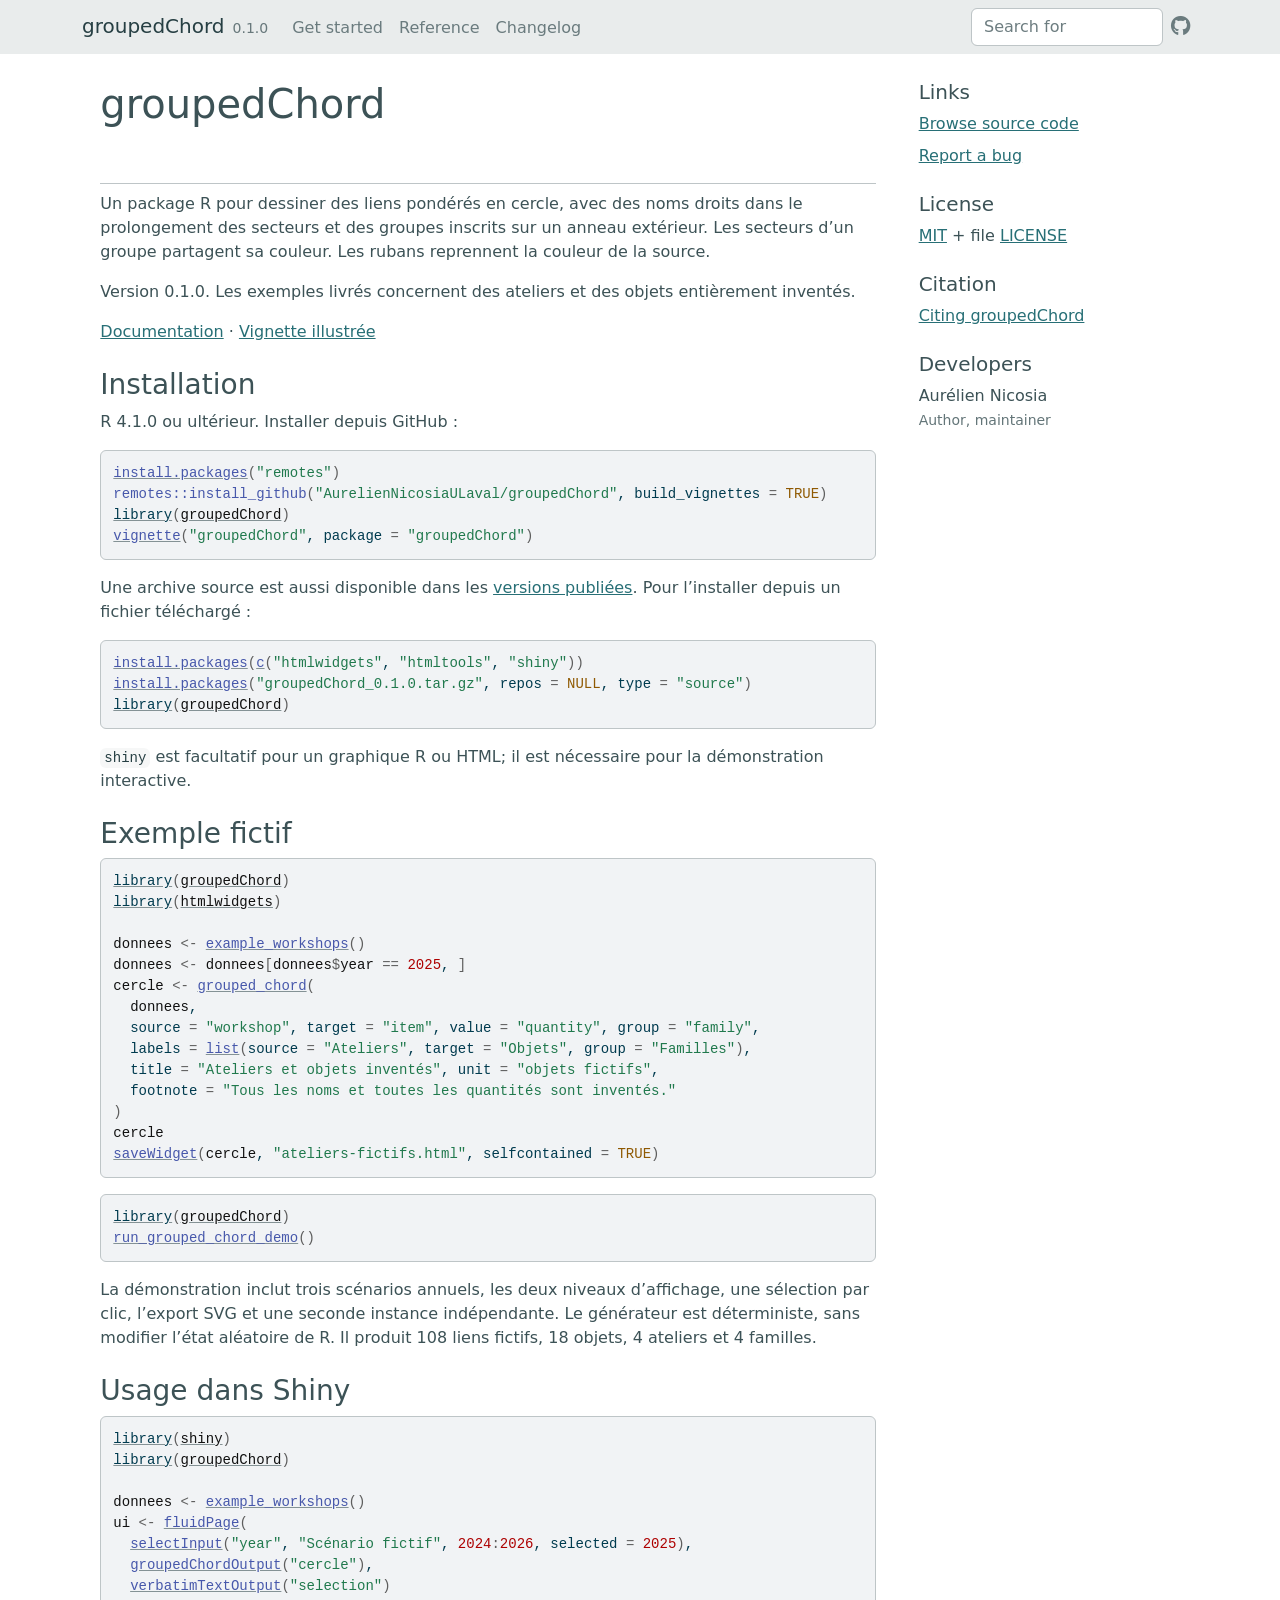
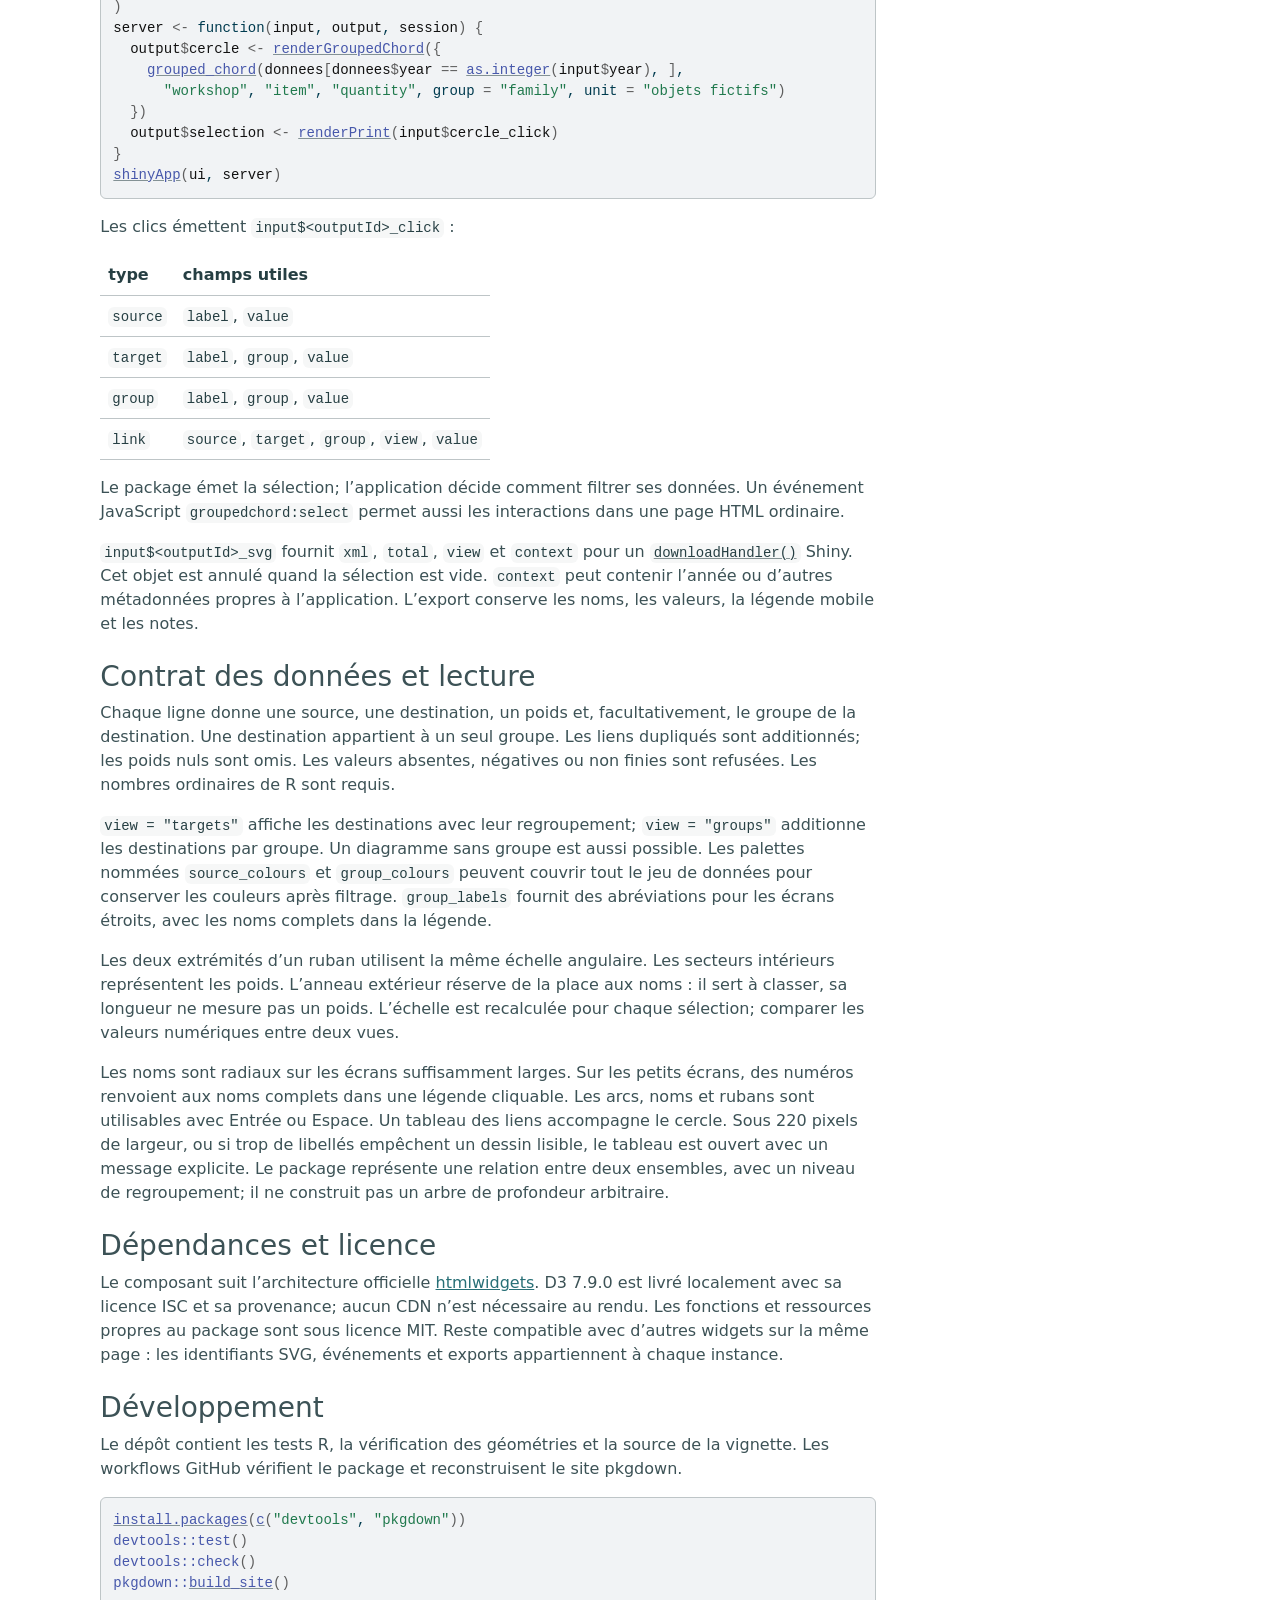
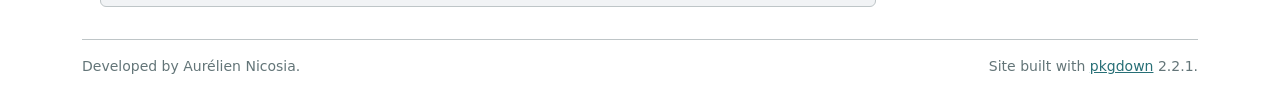
==== index.html @ 4aab7296 "Deploying to gh-pages from @ AurelienNicosiaULaval/groupedChord@8b9bea4cb3541e119e194d03e078a235b032" ====
<!DOCTYPE html>
<!-- Generated by pkgdown: do not edit by hand --><html lang="fr">
<head>
<meta http-equiv="Content-Type" content="text/html; charset=UTF-8">
<meta charset="utf-8">
<meta http-equiv="X-UA-Compatible" content="IE=edge">
<meta name="viewport" content="width=device-width, initial-scale=1, shrink-to-fit=no">
<title>Grouped Circular Flow Diagrams • groupedChord</title>
<script src="deps/jquery-3.6.0/jquery-3.6.0.min.js"></script><meta name="viewport" content="width=device-width, initial-scale=1, shrink-to-fit=no">
<link href="deps/bootstrap-5.3.8/bootstrap.min.css" rel="stylesheet">
<script src="deps/bootstrap-5.3.8/bootstrap.bundle.min.js"></script><link href="deps/font-awesome-6.5.2/css/all.min.css" rel="stylesheet">
<link href="deps/font-awesome-6.5.2/css/v4-shims.min.css" rel="stylesheet">
<script src="deps/headroom-0.11.0/headroom.min.js"></script><script src="deps/headroom-0.11.0/jQuery.headroom.min.js"></script><script src="deps/bootstrap-toc-1.0.1/bootstrap-toc.min.js"></script><script src="deps/clipboard.js-2.0.11/clipboard.min.js"></script><script src="deps/search-1.0.0/autocomplete.jquery.min.js"></script><script src="deps/search-1.0.0/fuse.min.js"></script><script src="deps/search-1.0.0/mark.min.js"></script><!-- pkgdown --><script src="pkgdown.js"></script><meta property="og:title" content="Grouped Circular Flow Diagrams">
<meta name="description" content="Create interactive bipartite circular flow diagrams with radial labels and an outer grouping ring. A common angular scale preserves link weights at both ends. Includes configurable colours, multiple widget instances, keyboard interaction, SVG export and Shiny bindings. Examples use entirely fictional workshop production data.">
<meta property="og:description" content="Create interactive bipartite circular flow diagrams with radial labels and an outer grouping ring. A common angular scale preserves link weights at both ends. Includes configurable colours, multiple widget instances, keyboard interaction, SVG export and Shiny bindings. Examples use entirely fictional workshop production data.">
</head>
<body>
    <a href="#main" class="visually-hidden-focusable">Skip to contents</a>


    <nav class="navbar navbar-expand-lg fixed-top bg-light" data-bs-theme="light" aria-label="Site navigation"><div class="container">

    <a class="navbar-brand me-2" href="index.html">groupedChord</a>

    <small class="nav-text text-muted me-auto" data-bs-toggle="tooltip" data-bs-placement="bottom" title="">0.1.0</small>


    <button class="navbar-toggler" type="button" data-bs-toggle="collapse" data-bs-target="#navbar" aria-controls="navbar" aria-expanded="false" aria-label="Toggle navigation">
      <span class="navbar-toggler-icon"></span>
    </button>

    <div id="navbar" class="collapse navbar-collapse ms-3">
      <ul class="navbar-nav me-auto">
<li class="nav-item"><a class="nav-link" href="articles/groupedChord.html">Get started</a></li>
<li class="nav-item"><a class="nav-link" href="reference/index.html">Reference</a></li>
<li class="nav-item"><a class="nav-link" href="news/index.html">Changelog</a></li>
      </ul>
<ul class="navbar-nav">
<li class="nav-item"><form class="form-inline" role="search">
 <input class="form-control" type="search" name="search-input" id="search-input" autocomplete="off" aria-label="Search site" placeholder="Search for" data-search-index="search.json">
</form></li>
<li class="nav-item"><a class="external-link nav-link" href="https://github.com/AurelienNicosiaULaval/groupedChord/" aria-label="GitHub"><span class="fa fab fa-github fa-lg"></span></a></li>
      </ul>
</div>


  </div>
</nav><div class="container template-home">
<div class="row">
  <main id="main" class="col-md-9"><div class="section level1">
<div class="page-header"><h1 id="groupedchord">groupedChord<a class="anchor" aria-label="anchor" href="#groupedchord"></a>
</h1></div>
<p>Un package R pour dessiner des liens pondérés en cercle, avec des noms droits dans le prolongement des secteurs et des groupes inscrits sur un anneau extérieur. Les secteurs d’un groupe partagent sa couleur. Les rubans reprennent la couleur de la source.</p>
<p>Version 0.1.0. Les exemples livrés concernent des ateliers et des objets entièrement inventés.</p>
<p><a href="https://aureliennicosiaulaval.github.io/groupedChord/">Documentation</a> · <a href="https://aureliennicosiaulaval.github.io/groupedChord/articles/groupedChord.html">Vignette illustrée</a></p>
<div class="section level2">
<h2 id="installation">Installation<a class="anchor" aria-label="anchor" href="#installation"></a>
</h2>
<p>R 4.1.0 ou ultérieur. Installer depuis GitHub :</p>
<div class="sourceCode" id="cb1"><pre class="downlit sourceCode r">
<code class="sourceCode R"><span><span class="fu"><a href="https://rdrr.io/r/utils/install.packages.html" class="external-link">install.packages</a></span><span class="op">(</span><span class="st">"remotes"</span><span class="op">)</span></span>
<span><span class="fu">remotes</span><span class="fu">::</span><span class="fu">install_github</span><span class="op">(</span><span class="st">"AurelienNicosiaULaval/groupedChord"</span>, build_vignettes <span class="op">=</span> <span class="cn">TRUE</span><span class="op">)</span></span>
<span><span class="kw"><a href="https://rdrr.io/r/base/library.html" class="external-link">library</a></span><span class="op">(</span><span class="va"><a href="https://aureliennicosiaulaval.github.io/groupedChord/">groupedChord</a></span><span class="op">)</span></span>
<span><span class="fu"><a href="https://rdrr.io/r/utils/vignette.html" class="external-link">vignette</a></span><span class="op">(</span><span class="st">"groupedChord"</span>, package <span class="op">=</span> <span class="st">"groupedChord"</span><span class="op">)</span></span></code></pre></div>
<p>Une archive source est aussi disponible dans les <a href="https://github.com/AurelienNicosiaULaval/groupedChord/releases" class="external-link">versions publiées</a>. Pour l’installer depuis un fichier téléchargé :</p>
<div class="sourceCode" id="cb2"><pre class="downlit sourceCode r">
<code class="sourceCode R"><span><span class="fu"><a href="https://rdrr.io/r/utils/install.packages.html" class="external-link">install.packages</a></span><span class="op">(</span><span class="fu"><a href="https://rdrr.io/r/base/c.html" class="external-link">c</a></span><span class="op">(</span><span class="st">"htmlwidgets"</span>, <span class="st">"htmltools"</span>, <span class="st">"shiny"</span><span class="op">)</span><span class="op">)</span></span>
<span><span class="fu"><a href="https://rdrr.io/r/utils/install.packages.html" class="external-link">install.packages</a></span><span class="op">(</span><span class="st">"groupedChord_0.1.0.tar.gz"</span>, repos <span class="op">=</span> <span class="cn">NULL</span>, type <span class="op">=</span> <span class="st">"source"</span><span class="op">)</span></span>
<span><span class="kw"><a href="https://rdrr.io/r/base/library.html" class="external-link">library</a></span><span class="op">(</span><span class="va"><a href="https://aureliennicosiaulaval.github.io/groupedChord/">groupedChord</a></span><span class="op">)</span></span></code></pre></div>
<p><code>shiny</code> est facultatif pour un graphique R ou HTML; il est nécessaire pour la démonstration interactive.</p>
</div>
<div class="section level2">
<h2 id="exemple-fictif">Exemple fictif<a class="anchor" aria-label="anchor" href="#exemple-fictif"></a>
</h2>
<div class="sourceCode" id="cb3"><pre class="downlit sourceCode r">
<code class="sourceCode R"><span><span class="kw"><a href="https://rdrr.io/r/base/library.html" class="external-link">library</a></span><span class="op">(</span><span class="va"><a href="https://aureliennicosiaulaval.github.io/groupedChord/">groupedChord</a></span><span class="op">)</span></span>
<span><span class="kw"><a href="https://rdrr.io/r/base/library.html" class="external-link">library</a></span><span class="op">(</span><span class="va"><a href="https://github.com/ramnathv/htmlwidgets" class="external-link">htmlwidgets</a></span><span class="op">)</span></span>
<span></span>
<span><span class="va">donnees</span> <span class="op">&lt;-</span> <span class="fu"><a href="reference/example_workshops.html">example_workshops</a></span><span class="op">(</span><span class="op">)</span></span>
<span><span class="va">donnees</span> <span class="op">&lt;-</span> <span class="va">donnees</span><span class="op">[</span><span class="va">donnees</span><span class="op">$</span><span class="va">year</span> <span class="op">==</span> <span class="fl">2025</span>, <span class="op">]</span></span>
<span><span class="va">cercle</span> <span class="op">&lt;-</span> <span class="fu"><a href="reference/grouped_chord.html">grouped_chord</a></span><span class="op">(</span></span>
<span>  <span class="va">donnees</span>,</span>
<span>  source <span class="op">=</span> <span class="st">"workshop"</span>, target <span class="op">=</span> <span class="st">"item"</span>, value <span class="op">=</span> <span class="st">"quantity"</span>, group <span class="op">=</span> <span class="st">"family"</span>,</span>
<span>  labels <span class="op">=</span> <span class="fu"><a href="https://rdrr.io/r/base/list.html" class="external-link">list</a></span><span class="op">(</span>source <span class="op">=</span> <span class="st">"Ateliers"</span>, target <span class="op">=</span> <span class="st">"Objets"</span>, group <span class="op">=</span> <span class="st">"Familles"</span><span class="op">)</span>,</span>
<span>  title <span class="op">=</span> <span class="st">"Ateliers et objets inventés"</span>, unit <span class="op">=</span> <span class="st">"objets fictifs"</span>,</span>
<span>  footnote <span class="op">=</span> <span class="st">"Tous les noms et toutes les quantités sont inventés."</span></span>
<span><span class="op">)</span></span>
<span><span class="va">cercle</span></span>
<span><span class="fu"><a href="https://rdrr.io/pkg/htmlwidgets/man/saveWidget.html" class="external-link">saveWidget</a></span><span class="op">(</span><span class="va">cercle</span>, <span class="st">"ateliers-fictifs.html"</span>, selfcontained <span class="op">=</span> <span class="cn">TRUE</span><span class="op">)</span></span></code></pre></div>
<div class="sourceCode" id="cb4"><pre class="downlit sourceCode r">
<code class="sourceCode R"><span><span class="kw"><a href="https://rdrr.io/r/base/library.html" class="external-link">library</a></span><span class="op">(</span><span class="va"><a href="https://aureliennicosiaulaval.github.io/groupedChord/">groupedChord</a></span><span class="op">)</span></span>
<span><span class="fu"><a href="reference/run_grouped_chord_demo.html">run_grouped_chord_demo</a></span><span class="op">(</span><span class="op">)</span></span></code></pre></div>
<p>La démonstration inclut trois scénarios annuels, les deux niveaux d’affichage, une sélection par clic, l’export SVG et une seconde instance indépendante. Le générateur est déterministe, sans modifier l’état aléatoire de R. Il produit 108 liens fictifs, 18 objets, 4 ateliers et 4 familles.</p>
</div>
<div class="section level2">
<h2 id="usage-dans-shiny">Usage dans Shiny<a class="anchor" aria-label="anchor" href="#usage-dans-shiny"></a>
</h2>
<div class="sourceCode" id="cb5"><pre class="downlit sourceCode r">
<code class="sourceCode R"><span><span class="kw"><a href="https://rdrr.io/r/base/library.html" class="external-link">library</a></span><span class="op">(</span><span class="va"><a href="https://shiny.posit.co/" class="external-link">shiny</a></span><span class="op">)</span></span>
<span><span class="kw"><a href="https://rdrr.io/r/base/library.html" class="external-link">library</a></span><span class="op">(</span><span class="va"><a href="https://aureliennicosiaulaval.github.io/groupedChord/">groupedChord</a></span><span class="op">)</span></span>
<span></span>
<span><span class="va">donnees</span> <span class="op">&lt;-</span> <span class="fu"><a href="reference/example_workshops.html">example_workshops</a></span><span class="op">(</span><span class="op">)</span></span>
<span><span class="va">ui</span> <span class="op">&lt;-</span> <span class="fu"><a href="https://rdrr.io/pkg/shiny/man/fluidPage.html" class="external-link">fluidPage</a></span><span class="op">(</span></span>
<span>  <span class="fu"><a href="https://rdrr.io/pkg/shiny/man/selectInput.html" class="external-link">selectInput</a></span><span class="op">(</span><span class="st">"year"</span>, <span class="st">"Scénario fictif"</span>, <span class="fl">2024</span><span class="op">:</span><span class="fl">2026</span>, selected <span class="op">=</span> <span class="fl">2025</span><span class="op">)</span>,</span>
<span>  <span class="fu"><a href="reference/groupedChordOutput.html">groupedChordOutput</a></span><span class="op">(</span><span class="st">"cercle"</span><span class="op">)</span>,</span>
<span>  <span class="fu"><a href="https://rdrr.io/pkg/shiny/man/textOutput.html" class="external-link">verbatimTextOutput</a></span><span class="op">(</span><span class="st">"selection"</span><span class="op">)</span></span>
<span><span class="op">)</span></span>
<span><span class="va">server</span> <span class="op">&lt;-</span> <span class="kw">function</span><span class="op">(</span><span class="va">input</span>, <span class="va">output</span>, <span class="va">session</span><span class="op">)</span> <span class="op">{</span></span>
<span>  <span class="va">output</span><span class="op">$</span><span class="va">cercle</span> <span class="op">&lt;-</span> <span class="fu"><a href="reference/groupedChordOutput.html">renderGroupedChord</a></span><span class="op">(</span><span class="op">{</span></span>
<span>    <span class="fu"><a href="reference/grouped_chord.html">grouped_chord</a></span><span class="op">(</span><span class="va">donnees</span><span class="op">[</span><span class="va">donnees</span><span class="op">$</span><span class="va">year</span> <span class="op">==</span> <span class="fu"><a href="https://rdrr.io/r/base/integer.html" class="external-link">as.integer</a></span><span class="op">(</span><span class="va">input</span><span class="op">$</span><span class="va">year</span><span class="op">)</span>, <span class="op">]</span>,</span>
<span>      <span class="st">"workshop"</span>, <span class="st">"item"</span>, <span class="st">"quantity"</span>, group <span class="op">=</span> <span class="st">"family"</span>, unit <span class="op">=</span> <span class="st">"objets fictifs"</span><span class="op">)</span></span>
<span>  <span class="op">}</span><span class="op">)</span></span>
<span>  <span class="va">output</span><span class="op">$</span><span class="va">selection</span> <span class="op">&lt;-</span> <span class="fu"><a href="https://rdrr.io/pkg/shiny/man/renderPrint.html" class="external-link">renderPrint</a></span><span class="op">(</span><span class="va">input</span><span class="op">$</span><span class="va">cercle_click</span><span class="op">)</span></span>
<span><span class="op">}</span></span>
<span><span class="fu"><a href="https://rdrr.io/pkg/shiny/man/shinyApp.html" class="external-link">shinyApp</a></span><span class="op">(</span><span class="va">ui</span>, <span class="va">server</span><span class="op">)</span></span></code></pre></div>
<p>Les clics émettent <code>input$&lt;outputId&gt;_click</code> :</p>
<table class="table">
<thead><tr>
<th>type</th>
<th>champs utiles</th>
</tr></thead>
<tbody>
<tr>
<td><code>source</code></td>
<td>
<code>label</code>, <code>value</code>
</td>
</tr>
<tr>
<td><code>target</code></td>
<td>
<code>label</code>, <code>group</code>, <code>value</code>
</td>
</tr>
<tr>
<td><code>group</code></td>
<td>
<code>label</code>, <code>group</code>, <code>value</code>
</td>
</tr>
<tr>
<td><code>link</code></td>
<td>
<code>source</code>, <code>target</code>, <code>group</code>, <code>view</code>, <code>value</code>
</td>
</tr>
</tbody>
</table>
<p>Le package émet la sélection; l’application décide comment filtrer ses données. Un événement JavaScript <code>groupedchord:select</code> permet aussi les interactions dans une page HTML ordinaire.</p>
<p><code>input$&lt;outputId&gt;_svg</code> fournit <code>xml</code>, <code>total</code>, <code>view</code> et <code>context</code> pour un <code><a href="https://rdrr.io/pkg/shiny/man/downloadHandler.html" class="external-link">downloadHandler()</a></code> Shiny. Cet objet est annulé quand la sélection est vide. <code>context</code> peut contenir l’année ou d’autres métadonnées propres à l’application. L’export conserve les noms, les valeurs, la légende mobile et les notes.</p>
</div>
<div class="section level2">
<h2 id="contrat-des-données-et-lecture">Contrat des données et lecture<a class="anchor" aria-label="anchor" href="#contrat-des-donn%C3%A9es-et-lecture"></a>
</h2>
<p>Chaque ligne donne une source, une destination, un poids et, facultativement, le groupe de la destination. Une destination appartient à un seul groupe. Les liens dupliqués sont additionnés; les poids nuls sont omis. Les valeurs absentes, négatives ou non finies sont refusées. Les nombres ordinaires de R sont requis.</p>
<p><code>view = "targets"</code> affiche les destinations avec leur regroupement; <code>view = "groups"</code> additionne les destinations par groupe. Un diagramme sans groupe est aussi possible. Les palettes nommées <code>source_colours</code> et <code>group_colours</code> peuvent couvrir tout le jeu de données pour conserver les couleurs après filtrage. <code>group_labels</code> fournit des abréviations pour les écrans étroits, avec les noms complets dans la légende.</p>
<p>Les deux extrémités d’un ruban utilisent la même échelle angulaire. Les secteurs intérieurs représentent les poids. L’anneau extérieur réserve de la place aux noms : il sert à classer, sa longueur ne mesure pas un poids. L’échelle est recalculée pour chaque sélection; comparer les valeurs numériques entre deux vues.</p>
<p>Les noms sont radiaux sur les écrans suffisamment larges. Sur les petits écrans, des numéros renvoient aux noms complets dans une légende cliquable. Les arcs, noms et rubans sont utilisables avec Entrée ou Espace. Un tableau des liens accompagne le cercle. Sous 220 pixels de largeur, ou si trop de libellés empêchent un dessin lisible, le tableau est ouvert avec un message explicite. Le package représente une relation entre deux ensembles, avec un niveau de regroupement; il ne construit pas un arbre de profondeur arbitraire.</p>
</div>
<div class="section level2">
<h2 id="dépendances-et-licence">Dépendances et licence<a class="anchor" aria-label="anchor" href="#d%C3%A9pendances-et-licence"></a>
</h2>
<p>Le composant suit l’architecture officielle <a href="https://www.htmlwidgets.org/develop_intro.html" class="external-link">htmlwidgets</a>. D3 7.9.0 est livré localement avec sa licence ISC et sa provenance; aucun CDN n’est nécessaire au rendu. Les fonctions et ressources propres au package sont sous licence MIT. Reste compatible avec d’autres widgets sur la même page : les identifiants SVG, événements et exports appartiennent à chaque instance.</p>
</div>
<div class="section level2">
<h2 id="développement">Développement<a class="anchor" aria-label="anchor" href="#d%C3%A9veloppement"></a>
</h2>
<p>Le dépôt contient les tests R, la vérification des géométries et la source de la vignette. Les workflows GitHub vérifient le package et reconstruisent le site pkgdown.</p>
<div class="sourceCode" id="cb6"><pre class="downlit sourceCode r">
<code class="sourceCode R"><span><span class="fu"><a href="https://rdrr.io/r/utils/install.packages.html" class="external-link">install.packages</a></span><span class="op">(</span><span class="fu"><a href="https://rdrr.io/r/base/c.html" class="external-link">c</a></span><span class="op">(</span><span class="st">"devtools"</span>, <span class="st">"pkgdown"</span><span class="op">)</span><span class="op">)</span></span>
<span><span class="fu">devtools</span><span class="fu">::</span><span class="fu">test</span><span class="op">(</span><span class="op">)</span></span>
<span><span class="fu">devtools</span><span class="fu">::</span><span class="fu">check</span><span class="op">(</span><span class="op">)</span></span>
<span><span class="fu">pkgdown</span><span class="fu">::</span><span class="fu"><a href="https://pkgdown.r-lib.org/reference/build_site.html" class="external-link">build_site</a></span><span class="op">(</span><span class="op">)</span></span></code></pre></div>
</div>
</div>
  </main><aside class="col-md-3"><div class="links">
<h2 data-toc-skip>Links</h2>
<ul class="list-unstyled">
<li><a href="https://github.com/AurelienNicosiaULaval/groupedChord/" class="external-link">Browse source code</a></li>
<li><a href="https://github.com/AurelienNicosiaULaval/groupedChord/issues" class="external-link">Report a bug</a></li>
</ul>
</div>

<div class="license">
<h2 data-toc-skip>License</h2>
<ul class="list-unstyled">
<li>
<a href="https://opensource.org/licenses/mit-license.php" class="external-link">MIT</a> + file <a href="LICENSE-text.html">LICENSE</a>
</li>
</ul>
</div>


<div class="citation">
<h2 data-toc-skip>Citation</h2>
<ul class="list-unstyled">
<li><a href="authors.html#citation">Citing groupedChord</a></li>
</ul>
</div>

<div class="developers">
<h2 data-toc-skip>Developers</h2>
<ul class="list-unstyled">
<li>Aurélien Nicosia <br><small class="roles"> Author, maintainer </small>   </li>
</ul>
</div>



  </aside>
</div>


    <footer><div class="pkgdown-footer-left">
  <p>Developed by Aurélien Nicosia.</p>
</div>

<div class="pkgdown-footer-right">
  <p>Site built with <a href="https://pkgdown.r-lib.org/" class="external-link">pkgdown</a> 2.2.1.</p>
</div>

    </footer>
</div>





  </body>
</html>
---- deps/font-awesome-6.5.2/css/v4-shims.min.css ----
/*!
 * Font Awesome Free 6.5.2 by @fontawesome - https://fontawesome.com
 * License - https://fontawesome.com/license/free (Icons: CC BY 4.0, Fonts: SIL OFL 1.1, Code: MIT License)
 * Copyright 2024 Fonticons, Inc.
 */
.fa.fa-glass:before{content:"\f000"}.fa.fa-envelope-o{font-family:"Font Awesome 6 Free";font-weight:400}.fa.fa-envelope-o:before{content:"\f0e0"}.fa.fa-star-o{font-family:"Font Awesome 6 Free";font-weight:400}.fa.fa-star-o:before{content:"\f005"}.fa.fa-close:before,.fa.fa-remove:before{content:"\f00d"}.fa.fa-gear:before{content:"\f013"}.fa.fa-trash-o{font-family:"Font Awesome 6 Free";font-weight:400}.fa.fa-trash-o:before{content:"\f2ed"}.fa.fa-home:before{content:"\f015"}.fa.fa-file-o{font-family:"Font Awesome 6 Free";font-weight:400}.fa.fa-file-o:before{content:"\f15b"}.fa.fa-clock-o{font-family:"Font Awesome 6 Free";font-weight:400}.fa.fa-clock-o:before{content:"\f017"}.fa.fa-arrow-circle-o-down{font-family:"Font Awesome 6 Free";font-weight:400}.fa.fa-arrow-circle-o-down:before{content:"\f358"}.fa.fa-arrow-circle-o-up{font-family:"Font Awesome 6 Free";font-weight:400}.fa.fa-arrow-circle-o-up:before{content:"\f35b"}.fa.fa-play-circle-o{font-family:"Font Awesome 6 Free";font-weight:400}.fa.fa-play-circle-o:before{content:"\f144"}.fa.fa-repeat:before,.fa.fa-rotate-right:before{content:"\f01e"}.fa.fa-refresh:before{content:"\f021"}.fa.fa-list-alt{font-family:"Font Awesome 6 Free";font-weight:400}.fa.fa-list-alt:before{content:"\f022"}.fa.fa-dedent:before{content:"\f03b"}.fa.fa-video-camera:before{content:"\f03d"}.fa.fa-picture-o{font-family:"Font Awesome 6 Free";font-weight:400}.fa.fa-picture-o:before{content:"\f03e"}.fa.fa-photo{font-family:"Font Awesome 6 Free";font-weight:400}.fa.fa-photo:before{content:"\f03e"}.fa.fa-image{font-family:"Font Awesome 6 Free";font-weight:400}.fa.fa-image:before{content:"\f03e"}.fa.fa-map-marker:before{content:"\f3c5"}.fa.fa-pencil-square-o{font-family:"Font Awesome 6 Free";font-weight:400}.fa.fa-pencil-square-o:before{content:"\f044"}.fa.fa-edit{font-family:"Font Awesome 6 Free";font-weight:400}.fa.fa-edit:before{content:"\f044"}.fa.fa-share-square-o:before{content:"\f14d"}.fa.fa-check-square-o{font-family:"Font Awesome 6 Free";font-weight:400}.fa.fa-check-square-o:before{content:"\f14a"}.fa.fa-arrows:before{content:"\f0b2"}.fa.fa-times-circle-o{font-family:"Font Awesome 6 Free";font-weight:400}.fa.fa-times-circle-o:before{content:"\f057"}.fa.fa-check-circle-o{font-family:"Font Awesome 6 Free";font-weight:400}.fa.fa-check-circle-o:before{content:"\f058"}.fa.fa-mail-forward:before{content:"\f064"}.fa.fa-expand:before{content:"\f424"}.fa.fa-compress:before{content:"\f422"}.fa.fa-eye,.fa.fa-eye-slash{font-family:"Font Awesome 6 Free";font-weight:400}.fa.fa-warning:before{content:"\f071"}.fa.fa-calendar:before{content:"\f073"}.fa.fa-arrows-v:before{content:"\f338"}.fa.fa-arrows-h:before{content:"\f337"}.fa.fa-bar-chart-o:before,.fa.fa-bar-chart:before{content:"\e0e3"}.fa.fa-twitter-square{font-family:"Font Awesome 6 Brands";font-weight:400}.fa.fa-twitter-square:before{content:"\f081"}.fa.fa-facebook-square{font-family:"Font Awesome 6 Brands";font-weight:400}.fa.fa-facebook-square:before{content:"\f082"}.fa.fa-gears:before{content:"\f085"}.fa.fa-thumbs-o-up{font-family:"Font Awesome 6 Free";font-weight:400}.fa.fa-thumbs-o-up:before{content:"\f164"}.fa.fa-thumbs-o-down{font-family:"Font Awesome 6 Free";font-weight:400}.fa.fa-thumbs-o-down:before{content:"\f165"}.fa.fa-heart-o{font-family:"Font Awesome 6 Free";font-weight:400}.fa.fa-heart-o:before{content:"\f004"}.fa.fa-sign-out:before{content:"\f2f5"}.fa.fa-linkedin-square{font-family:"Font Awesome 6 Brands";font-weight:400}.fa.fa-linkedin-square:before{content:"\f08c"}.fa.fa-thumb-tack:before{content:"\f08d"}.fa.fa-external-link:before{content:"\f35d"}.fa.fa-sign-in:before{content:"\f2f6"}.fa.fa-github-square{font-family:"Font Awesome 6 Brands";font-weight:400}.fa.fa-github-square:before{content:"\f092"}.fa.fa-lemon-o{font-family:"Font Awesome 6 Free";font-weight:400}.fa.fa-lemon-o:before{content:"\f094"}.fa.fa-square-o{font-family:"Font Awesome 6 Free";font-weight:400}.fa.fa-square-o:before{content:"\f0c8"}.fa.fa-bookmark-o{font-family:"Font Awesome 6 Free";font-weight:400}.fa.fa-bookmark-o:before{content:"\f02e"}.fa.fa-facebook,.fa.fa-twitter{font-family:"Font Awesome 6 Brands";font-weight:400}.fa.fa-facebook:before{content:"\f39e"}.fa.fa-facebook-f{font-family:"Font Awesome 6 Brands";font-weight:400}.fa.fa-facebook-f:before{content:"\f39e"}.fa.fa-github{font-family:"Font Awesome 6 Brands";font-weight:400}.fa.fa-credit-card{font-family:"Font Awesome 6 Free";font-weight:400}.fa.fa-feed:before{content:"\f09e"}.fa.fa-hdd-o{font-family:"Font Awesome 6 Free";font-weight:400}.fa.fa-hdd-o:before{content:"\f0a0"}.fa.fa-hand-o-right{font-family:"Font Awesome 6 Free";font-weight:400}.fa.fa-hand-o-right:before{content:"\f0a4"}.fa.fa-hand-o-left{font-family:"Font Awesome 6 Free";font-weight:400}.fa.fa-hand-o-left:before{content:"\f0a5"}.fa.fa-hand-o-up{font-family:"Font Awesome 6 Free";font-weight:400}.fa.fa-hand-o-up:before{content:"\f0a6"}.fa.fa-hand-o-down{font-family:"Font Awesome 6 Free";font-weight:400}.fa.fa-hand-o-down:before{content:"\f0a7"}.fa.fa-globe:before{content:"\f57d"}.fa.fa-tasks:before{content:"\f828"}.fa.fa-arrows-alt:before{content:"\f31e"}.fa.fa-group:before{content:"\f0c0"}.fa.fa-chain:before{content:"\f0c1"}.fa.fa-cut:before{content:"\f0c4"}.fa.fa-files-o{font-family:"Font Awesome 6 Free";font-weight:400}.fa.fa-files-o:before{content:"\f0c5"}.fa.fa-floppy-o{font-family:"Font Awesome 6 Free";font-weight:400}.fa.fa-floppy-o:before{content:"\f0c7"}.fa.fa-save{font-family:"Font Awesome 6 Free";font-weight:400}.fa.fa-save:before{content:"\f0c7"}.fa.fa-navicon:before,.fa.fa-reorder:before{content:"\f0c9"}.fa.fa-magic:before{content:"\e2ca"}.fa.fa-pinterest,.fa.fa-pinterest-square{font-family:"Font Awesome 6 Brands";font-weight:400}.fa.fa-pinterest-square:before{content:"\f0d3"}.fa.fa-google-plus-square{font-family:"Font Awesome 6 Brands";font-weight:400}.fa.fa-google-plus-square:before{content:"\f0d4"}.fa.fa-google-plus{font-family:"Font Awesome 6 Brands";font-weight:400}.fa.fa-google-plus:before{content:"\f0d5"}.fa.fa-money:before{content:"\f3d1"}.fa.fa-unsorted:before{content:"\f0dc"}.fa.fa-sort-desc:before{content:"\f0dd"}.fa.fa-sort-asc:before{content:"\f0de"}.fa.fa-linkedin{font-family:"Font Awesome 6 Brands";font-weight:400}.fa.fa-linkedin:before{content:"\f0e1"}.fa.fa-rotate-left:before{content:"\f0e2"}.fa.fa-legal:before{content:"\f0e3"}.fa.fa-dashboard:before,.fa.fa-tachometer:before{content:"\f625"}.fa.fa-comment-o{font-family:"Font Awesome 6 Free";font-weight:400}.fa.fa-comment-o:before{content:"\f075"}.fa.fa-comments-o{font-family:"Font Awesome 6 Free";font-weight:400}.fa.fa-comments-o:before{content:"\f086"}.fa.fa-flash:before{content:"\f0e7"}.fa.fa-clipboard:before{content:"\f0ea"}.fa.fa-lightbulb-o{font-family:"Font Awesome 6 Free";font-weight:400}.fa.fa-lightbulb-o:before{content:"\f0eb"}.fa.fa-exchange:before{content:"\f362"}.fa.fa-cloud-download:before{content:"\f0ed"}.fa.fa-cloud-upload:before{content:"\f0ee"}.fa.fa-bell-o{font-family:"Font Awesome 6 Free";font-weight:400}.fa.fa-bell-o:before{content:"\f0f3"}.fa.fa-cutlery:before{content:"\f2e7"}.fa.fa-file-text-o{font-family:"Font Awesome 6 Free";font-weight:400}.fa.fa-file-text-o:before{content:"\f15c"}.fa.fa-building-o{font-family:"Font Awesome 6 Free";font-weight:400}.fa.fa-building-o:before{content:"\f1ad"}.fa.fa-hospital-o{font-family:"Font Awesome 6 Free";font-weight:400}.fa.fa-hospital-o:before{content:"\f0f8"}.fa.fa-tablet:before{content:"\f3fa"}.fa.fa-mobile-phone:before,.fa.fa-mobile:before{content:"\f3cd"}.fa.fa-circle-o{font-family:"Font Awesome 6 Free";font-weight:400}.fa.fa-circle-o:before{content:"\f111"}.fa.fa-mail-reply:before{content:"\f3e5"}.fa.fa-github-alt{font-family:"Font Awesome 6 Brands";font-weight:400}.fa.fa-folder-o{font-family:"Font Awesome 6 Free";font-weight:400}.fa.fa-folder-o:before{content:"\f07b"}.fa.fa-folder-open-o{font-family:"Font Awesome 6 Free";font-weight:400}.fa.fa-folder-open-o:before{content:"\f07c"}.fa.fa-smile-o{font-family:"Font Awesome 6 Free";font-weight:400}.fa.fa-smile-o:before{content:"\f118"}.fa.fa-frown-o{font-family:"Font Awesome 6 Free";font-weight:400}.fa.fa-frown-o:before{content:"\f119"}.fa.fa-meh-o{font-family:"Font Awesome 6 Free";font-weight:400}.fa.fa-meh-o:before{content:"\f11a"}.fa.fa-keyboard-o{font-family:"Font Awesome 6 Free";font-weight:400}.fa.fa-keyboard-o:before{content:"\f11c"}.fa.fa-flag-o{font-family:"Font Awesome 6 Free";font-weight:400}.fa.fa-flag-o:before{content:"\f024"}.fa.fa-mail-reply-all:before{content:"\f122"}.fa.fa-star-half-o{font-family:"Font Awesome 6 Free";font-weight:400}.fa.fa-star-half-o:before{content:"\f5c0"}.fa.fa-star-half-empty{font-family:"Font Awesome 6 Free";font-weight:400}.fa.fa-star-half-empty:before{content:"\f5c0"}.fa.fa-star-half-full{font-family:"Font Awesome 6 Free";font-weight:400}.fa.fa-star-half-full:before{content:"\f5c0"}.fa.fa-code-fork:before{content:"\f126"}.fa.fa-chain-broken:before,.fa.fa-unlink:before{content:"\f127"}.fa.fa-calendar-o{font-family:"Font Awesome 6 Free";font-weight:400}.fa.fa-calendar-o:before{content:"\f133"}.fa.fa-css3,.fa.fa-html5,.fa.fa-maxcdn{font-family:"Font Awesome 6 Brands";font-weight:400}.fa.fa-unlock-alt:before{content:"\f09c"}.fa.fa-minus-square-o{font-family:"Font Awesome 6 Free";font-weight:400}.fa.fa-minus-square-o:before{content:"\f146"}.fa.fa-level-up:before{content:"\f3bf"}.fa.fa-level-down:before{content:"\f3be"}.fa.fa-pencil-square:before{content:"\f14b"}.fa.fa-external-link-square:before{content:"\f360"}.fa.fa-compass{font-family:"Font Awesome 6 Free";font-weight:400}.fa.fa-caret-square-o-down{font-family:"Font Awesome 6 Free";font-weight:400}.fa.fa-caret-square-o-down:before{content:"\f150"}.fa.fa-toggle-down{font-family:"Font Awesome 6 Free";font-weight:400}.fa.fa-toggle-down:before{content:"\f150"}.fa.fa-caret-square-o-up{font-family:"Font Awesome 6 Free";font-weight:400}.fa.fa-caret-square-o-up:before{content:"\f151"}.fa.fa-toggle-up{font-family:"Font Awesome 6 Free";font-weight:400}.fa.fa-toggle-up:before{content:"\f151"}.fa.fa-caret-square-o-right{font-family:"Font Awesome 6 Free";font-weight:400}.fa.fa-caret-square-o-right:before{content:"\f152"}.fa.fa-toggle-right{font-family:"Font Awesome 6 Free";font-weight:400}.fa.fa-toggle-right:before{content:"\f152"}.fa.fa-eur:before,.fa.fa-euro:before{content:"\f153"}.fa.fa-gbp:before{content:"\f154"}.fa.fa-dollar:before,.fa.fa-usd:before{content:"\24"}.fa.fa-inr:before,.fa.fa-rupee:before{content:"\e1bc"}.fa.fa-cny:before,.fa.fa-jpy:before,.fa.fa-rmb:before,.fa.fa-yen:before{content:"\f157"}.fa.fa-rouble:before,.fa.fa-rub:before,.fa.fa-ruble:before{content:"\f158"}.fa.fa-krw:before,.fa.fa-won:before{content:"\f159"}.fa.fa-bitcoin,.fa.fa-btc{font-family:"Font Awesome 6 Brands";font-weight:400}.fa.fa-bitcoin:before{content:"\f15a"}.fa.fa-file-text:before{content:"\f15c"}.fa.fa-sort-alpha-asc:before{content:"\f15d"}.fa.fa-sort-alpha-desc:before{content:"\f881"}.fa.fa-sort-amount-asc:before{content:"\f884"}.fa.fa-sort-amount-desc:before{content:"\f160"}.fa.fa-sort-numeric-asc:before{content:"\f162"}.fa.fa-sort-numeric-desc:before{content:"\f886"}.fa.fa-youtube-square{font-family:"Font Awesome 6 Brands";font-weight:400}.fa.fa-youtube-square:before{content:"\f431"}.fa.fa-xing,.fa.fa-xing-square,.fa.fa-youtube{font-family:"Font Awesome 6 Brands";font-weight:400}.fa.fa-xing-square:before{content:"\f169"}.fa.fa-youtube-play{font-family:"Font Awesome 6 Brands";font-weight:400}.fa.fa-youtube-play:before{content:"\f167"}.fa.fa-adn,.fa.fa-bitbucket,.fa.fa-bitbucket-square,.fa.fa-dropbox,.fa.fa-flickr,.fa.fa-instagram,.fa.fa-stack-overflow{font-family:"Font Awesome 6 Brands";font-weight:400}.fa.fa-bitbucket-square:before{content:"\f171"}.fa.fa-tumblr,.fa.fa-tumblr-square{font-family:"Font Awesome 6 Brands";font-weight:400}.fa.fa-tumblr-square:before{content:"\f174"}.fa.fa-long-arrow-down:before{content:"\f309"}.fa.fa-long-arrow-up:before{content:"\f30c"}.fa.fa-long-arrow-left:before{content:"\f30a"}.fa.fa-long-arrow-right:before{content:"\f30b"}.fa.fa-android,.fa.fa-apple,.fa.fa-dribbble,.fa.fa-foursquare,.fa.fa-gittip,.fa.fa-gratipay,.fa.fa-linux,.fa.fa-skype,.fa.fa-trello,.fa.fa-windows{font-family:"Font Awesome 6 Brands";font-weight:400}.fa.fa-gittip:before{content:"\f184"}.fa.fa-sun-o{font-family:"Font Awesome 6 Free";font-weight:400}.fa.fa-sun-o:before{content:"\f185"}.fa.fa-moon-o{font-family:"Font Awesome 6 Free";font-weight:400}.fa.fa-moon-o:before{content:"\f186"}.fa.fa-pagelines,.fa.fa-renren,.fa.fa-stack-exchange,.fa.fa-vk,.fa.fa-weibo{font-family:"Font Awesome 6 Brands";font-weight:400}.fa.fa-arrow-circle-o-right{font-family:"Font Awesome 6 Free";font-weight:400}.fa.fa-arrow-circle-o-right:before{content:"\f35a"}.fa.fa-arrow-circle-o-left{font-family:"Font Awesome 6 Free";font-weight:400}.fa.fa-arrow-circle-o-left:before{content:"\f359"}.fa.fa-caret-square-o-left{font-family:"Font Awesome 6 Free";font-weight:400}.fa.fa-caret-square-o-left:before{content:"\f191"}.fa.fa-toggle-left{font-family:"Font Awesome 6 Free";font-weight:400}.fa.fa-toggle-left:before{content:"\f191"}.fa.fa-dot-circle-o{font-family:"Font Awesome 6 Free";font-weight:400}.fa.fa-dot-circle-o:before{content:"\f192"}.fa.fa-vimeo-square{font-family:"Font Awesome 6 Brands";font-weight:400}.fa.fa-vimeo-square:before{content:"\f194"}.fa.fa-try:before,.fa.fa-turkish-lira:before{content:"\e2bb"}.fa.fa-plus-square-o{font-family:"Font Awesome 6 Free";font-weight:400}.fa.fa-plus-square-o:before{content:"\f0fe"}.fa.fa-openid,.fa.fa-slack,.fa.fa-wordpress{font-family:"Font Awesome 6 Brands";font-weight:400}.fa.fa-bank:before,.fa.fa-institution:before{content:"\f19c"}.fa.fa-mortar-board:before{content:"\f19d"}.fa.fa-google,.fa.fa-reddit,.fa.fa-reddit-square,.fa.fa-yahoo{font-family:"Font Awesome 6 Brands";font-weight:400}.fa.fa-reddit-square:before{content:"\f1a2"}.fa.fa-behance,.fa.fa-behance-square,.fa.fa-delicious,.fa.fa-digg,.fa.fa-drupal,.fa.fa-joomla,.fa.fa-pied-piper-alt,.fa.fa-pied-piper-pp,.fa.fa-stumbleupon,.fa.fa-stumbleupon-circle{font-family:"Font Awesome 6 Brands";font-weight:400}.fa.fa-behance-square:before{content:"\f1b5"}.fa.fa-steam,.fa.fa-steam-square{font-family:"Font Awesome 6 Brands";font-weight:400}.fa.fa-steam-square:before{content:"\f1b7"}.fa.fa-automobile:before{content:"\f1b9"}.fa.fa-cab:before{content:"\f1ba"}.fa.fa-deviantart,.fa.fa-soundcloud,.fa.fa-spotify{font-family:"Font Awesome 6 Brands";font-weight:400}.fa.fa-file-pdf-o{font-family:"Font Awesome 6 Free";font-weight:400}.fa.fa-file-pdf-o:before{content:"\f1c1"}.fa.fa-file-word-o{font-family:"Font Awesome 6 Free";font-weight:400}.fa.fa-file-word-o:before{content:"\f1c2"}.fa.fa-file-excel-o{font-family:"Font Awesome 6 Free";font-weight:400}.fa.fa-file-excel-o:before{content:"\f1c3"}.fa.fa-file-powerpoint-o{font-family:"Font Awesome 6 Free";font-weight:400}.fa.fa-file-powerpoint-o:before{content:"\f1c4"}.fa.fa-file-image-o{font-family:"Font Awesome 6 Free";font-weight:400}.fa.fa-file-image-o:before{content:"\f1c5"}.fa.fa-file-photo-o{font-family:"Font Awesome 6 Free";font-weight:400}.fa.fa-file-photo-o:before{content:"\f1c5"}.fa.fa-file-picture-o{font-family:"Font Awesome 6 Free";font-weight:400}.fa.fa-file-picture-o:before{content:"\f1c5"}.fa.fa-file-archive-o{font-family:"Font Awesome 6 Free";font-weight:400}.fa.fa-file-archive-o:before{content:"\f1c6"}.fa.fa-file-zip-o{font-family:"Font Awesome 6 Free";font-weight:400}.fa.fa-file-zip-o:before{content:"\f1c6"}.fa.fa-file-audio-o{font-family:"Font Awesome 6 Free";font-weight:400}.fa.fa-file-audio-o:before{content:"\f1c7"}.fa.fa-file-sound-o{font-family:"Font Awesome 6 Free";font-weight:400}.fa.fa-file-sound-o:before{content:"\f1c7"}.fa.fa-file-video-o{font-family:"Font Awesome 6 Free";font-weight:400}.fa.fa-file-video-o:before{content:"\f1c8"}.fa.fa-file-movie-o{font-family:"Font Awesome 6 Free";font-weight:400}.fa.fa-file-movie-o:before{content:"\f1c8"}.fa.fa-file-code-o{font-family:"Font Awesome 6 Free";font-weight:400}.fa.fa-file-code-o:before{content:"\f1c9"}.fa.fa-codepen,.fa.fa-jsfiddle,.fa.fa-vine{font-family:"Font Awesome 6 Brands";font-weight:400}.fa.fa-life-bouy:before,.fa.fa-life-buoy:before,.fa.fa-life-saver:before,.fa.fa-support:before{content:"\f1cd"}.fa.fa-circle-o-notch:before{content:"\f1ce"}.fa.fa-ra,.fa.fa-rebel{font-family:"Font Awesome 6 Brands";font-weight:400}.fa.fa-ra:before{content:"\f1d0"}.fa.fa-resistance{font-family:"Font Awesome 6 Brands";font-weight:400}.fa.fa-resistance:before{content:"\f1d0"}.fa.fa-empire,.fa.fa-ge{font-family:"Font Awesome 6 Brands";font-weight:400}.fa.fa-ge:before{content:"\f1d1"}.fa.fa-git-square{font-family:"Font Awesome 6 Brands";font-weight:400}.fa.fa-git-square:before{content:"\f1d2"}.fa.fa-git,.fa.fa-hacker-news,.fa.fa-y-combinator-square{font-family:"Font Awesome 6 Brands";font-weight:400}.fa.fa-y-combinator-square:before{content:"\f1d4"}.fa.fa-yc-square{font-family:"Font Awesome 6 Brands";font-weight:400}.fa.fa-yc-square:before{content:"\f1d4"}.fa.fa-qq,.fa.fa-tencent-weibo,.fa.fa-wechat,.fa.fa-weixin{font-family:"Font Awesome 6 Brands";font-weight:400}.fa.fa-wechat:before{content:"\f1d7"}.fa.fa-send:before{content:"\f1d8"}.fa.fa-paper-plane-o{font-family:"Font Awesome 6 Free";font-weight:400}.fa.fa-paper-plane-o:before{content:"\f1d8"}.fa.fa-send-o{font-family:"Font Awesome 6 Free";font-weight:400}.fa.fa-send-o:before{content:"\f1d8"}.fa.fa-circle-thin{font-family:"Font Awesome 6 Free";font-weight:400}.fa.fa-circle-thin:before{content:"\f111"}.fa.fa-header:before{content:"\f1dc"}.fa.fa-futbol-o{font-family:"Font Awesome 6 Free";font-weight:400}.fa.fa-futbol-o:before{content:"\f1e3"}.fa.fa-soccer-ball-o{font-family:"Font Awesome 6 Free";font-weight:400}.fa.fa-soccer-ball-o:before{content:"\f1e3"}.fa.fa-slideshare,.fa.fa-twitch,.fa.fa-yelp{font-family:"Font Awesome 6 Brands";font-weight:400}.fa.fa-newspaper-o{font-family:"Font Awesome 6 Free";font-weight:400}.fa.fa-newspaper-o:before{content:"\f1ea"}.fa.fa-cc-amex,.fa.fa-cc-discover,.fa.fa-cc-mastercard,.fa.fa-cc-paypal,.fa.fa-cc-stripe,.fa.fa-cc-visa,.fa.fa-google-wallet,.fa.fa-paypal{font-family:"Font Awesome 6 Brands";font-weight:400}.fa.fa-bell-slash-o{font-family:"Font Awesome 6 Free";font-weight:400}.fa.fa-bell-slash-o:before{content:"\f1f6"}.fa.fa-trash:before{content:"\f2ed"}.fa.fa-copyright{font-family:"Font Awesome 6 Free";font-weight:400}.fa.fa-eyedropper:before{content:"\f1fb"}.fa.fa-area-chart:before{content:"\f1fe"}.fa.fa-pie-chart:before{content:"\f200"}.fa.fa-line-chart:before{content:"\f201"}.fa.fa-lastfm,.fa.fa-lastfm-square{font-family:"Font Awesome 6 Brands";font-weight:400}.fa.fa-lastfm-square:before{content:"\f203"}.fa.fa-angellist,.fa.fa-ioxhost{font-family:"Font Awesome 6 Brands";font-weight:400}.fa.fa-cc{font-family:"Font Awesome 6 Free";font-weight:400}.fa.fa-cc:before{content:"\f20a"}.fa.fa-ils:before,.fa.fa-shekel:before,.fa.fa-sheqel:before{content:"\f20b"}.fa.fa-buysellads,.fa.fa-connectdevelop,.fa.fa-dashcube,.fa.fa-forumbee,.fa.fa-leanpub,.fa.fa-sellsy,.fa.fa-shirtsinbulk,.fa.fa-simplybuilt,.fa.fa-skyatlas{font-family:"Font Awesome 6 Brands";font-weight:400}.fa.fa-diamond{font-family:"Font Awesome 6 Free";font-weight:400}.fa.fa-diamond:before{content:"\f3a5"}.fa.fa-intersex:before,.fa.fa-transgender:before{content:"\f224"}.fa.fa-transgender-alt:before{content:"\f225"}.fa.fa-facebook-official{font-family:"Font Awesome 6 Brands";font-weight:400}.fa.fa-facebook-official:before{content:"\f09a"}.fa.fa-pinterest-p,.fa.fa-whatsapp{font-family:"Font Awesome 6 Brands";font-weight:400}.fa.fa-hotel:before{content:"\f236"}.fa.fa-medium,.fa.fa-viacoin,.fa.fa-y-combinator,.fa.fa-yc{font-family:"Font Awesome 6 Brands";font-weight:400}.fa.fa-yc:before{content:"\f23b"}.fa.fa-expeditedssl,.fa.fa-opencart,.fa.fa-optin-monster{font-family:"Font Awesome 6 Brands";font-weight:400}.fa.fa-battery-4:before,.fa.fa-battery:before{content:"\f240"}.fa.fa-battery-3:before{content:"\f241"}.fa.fa-battery-2:before{content:"\f242"}.fa.fa-battery-1:before{content:"\f243"}.fa.fa-battery-0:before{content:"\f244"}.fa.fa-object-group,.fa.fa-object-ungroup,.fa.fa-sticky-note-o{font-family:"Font Awesome 6 Free";font-weight:400}.fa.fa-sticky-note-o:before{content:"\f249"}.fa.fa-cc-diners-club,.fa.fa-cc-jcb{font-family:"Font Awesome 6 Brands";font-weight:400}.fa.fa-clone{font-family:"Font Awesome 6 Free";font-weight:400}.fa.fa-hourglass-o:before{content:"\f254"}.fa.fa-hourglass-1:before{content:"\f251"}.fa.fa-hourglass-2:before{content:"\f252"}.fa.fa-hourglass-3:before{content:"\f253"}.fa.fa-hand-rock-o{font-family:"Font Awesome 6 Free";font-weight:400}.fa.fa-hand-rock-o:before{content:"\f255"}.fa.fa-hand-grab-o{font-family:"Font Awesome 6 Free";font-weight:400}.fa.fa-hand-grab-o:before{content:"\f255"}.fa.fa-hand-paper-o{font-family:"Font Awesome 6 Free";font-weight:400}.fa.fa-hand-paper-o:before{content:"\f256"}.fa.fa-hand-stop-o{font-family:"Font Awesome 6 Free";font-weight:400}.fa.fa-hand-stop-o:before{content:"\f256"}.fa.fa-hand-scissors-o{font-family:"Font Awesome 6 Free";font-weight:400}.fa.fa-hand-scissors-o:before{content:"\f257"}.fa.fa-hand-lizard-o{font-family:"Font Awesome 6 Free";font-weight:400}.fa.fa-hand-lizard-o:before{content:"\f258"}.fa.fa-hand-spock-o{font-family:"Font Awesome 6 Free";font-weight:400}.fa.fa-hand-spock-o:before{content:"\f259"}.fa.fa-hand-pointer-o{font-family:"Font Awesome 6 Free";font-weight:400}.fa.fa-hand-pointer-o:before{content:"\f25a"}.fa.fa-hand-peace-o{font-family:"Font Awesome 6 Free";font-weight:400}.fa.fa-hand-peace-o:before{content:"\f25b"}.fa.fa-registered{font-family:"Font Awesome 6 Free";font-weight:400}.fa.fa-creative-commons,.fa.fa-gg,.fa.fa-gg-circle,.fa.fa-odnoklassniki,.fa.fa-odnoklassniki-square{font-family:"Font Awesome 6 Brands";font-weight:400}.fa.fa-odnoklassniki-square:before{content:"\f264"}.fa.fa-chrome,.fa.fa-firefox,.fa.fa-get-pocket,.fa.fa-internet-explorer,.fa.fa-opera,.fa.fa-safari,.fa.fa-wikipedia-w{font-family:"Font Awesome 6 Brands";font-weight:400}.fa.fa-television:before{content:"\f26c"}.fa.fa-500px,.fa.fa-amazon,.fa.fa-contao{font-family:"Font Awesome 6 Brands";font-weight:400}.fa.fa-calendar-plus-o{font-family:"Font Awesome 6 Free";font-weight:400}.fa.fa-calendar-plus-o:before{content:"\f271"}.fa.fa-calendar-minus-o{font-family:"Font Awesome 6 Free";font-weight:400}.fa.fa-calendar-minus-o:before{content:"\f272"}.fa.fa-calendar-times-o{font-family:"Font Awesome 6 Free";font-weight:400}.fa.fa-calendar-times-o:before{content:"\f273"}.fa.fa-calendar-check-o{font-family:"Font Awesome 6 Free";font-weight:400}.fa.fa-calendar-check-o:before{content:"\f274"}.fa.fa-map-o{font-family:"Font Awesome 6 Free";font-weight:400}.fa.fa-map-o:before{content:"\f279"}.fa.fa-commenting:before{content:"\f4ad"}.fa.fa-commenting-o{font-family:"Font Awesome 6 Free";font-weight:400}.fa.fa-commenting-o:before{content:"\f4ad"}.fa.fa-houzz,.fa.fa-vimeo{font-family:"Font Awesome 6 Brands";font-weight:400}.fa.fa-vimeo:before{content:"\f27d"}.fa.fa-black-tie,.fa.fa-edge,.fa.fa-fonticons,.fa.fa-reddit-alien{font-family:"Font Awesome 6 Brands";font-weight:400}.fa.fa-credit-card-alt:before{content:"\f09d"}.fa.fa-codiepie,.fa.fa-fort-awesome,.fa.fa-mixcloud,.fa.fa-modx,.fa.fa-product-hunt,.fa.fa-scribd,.fa.fa-usb{font-family:"Font Awesome 6 Brands";font-weight:400}.fa.fa-pause-circle-o{font-family:"Font Awesome 6 Free";font-weight:400}.fa.fa-pause-circle-o:before{content:"\f28b"}.fa.fa-stop-circle-o{font-family:"Font Awesome 6 Free";font-weight:400}.fa.fa-stop-circle-o:before{content:"\f28d"}.fa.fa-bluetooth,.fa.fa-bluetooth-b,.fa.fa-envira,.fa.fa-gitlab,.fa.fa-wheelchair-alt,.fa.fa-wpbeginner,.fa.fa-wpforms{font-family:"Font Awesome 6 Brands";font-weight:400}.fa.fa-wheelchair-alt:before{content:"\f368"}.fa.fa-question-circle-o{font-family:"Font Awesome 6 Free";font-weight:400}.fa.fa-question-circle-o:before{content:"\f059"}.fa.fa-volume-control-phone:before{content:"\f2a0"}.fa.fa-asl-interpreting:before{content:"\f2a3"}.fa.fa-deafness:before,.fa.fa-hard-of-hearing:before{content:"\f2a4"}.fa.fa-glide,.fa.fa-glide-g{font-family:"Font Awesome 6 Brands";font-weight:400}.fa.fa-signing:before{content:"\f2a7"}.fa.fa-viadeo,.fa.fa-viadeo-square{font-family:"Font Awesome 6 Brands";font-weight:400}.fa.fa-viadeo-square:before{content:"\f2aa"}.fa.fa-snapchat,.fa.fa-snapchat-ghost{font-family:"Font Awesome 6 Brands";font-weight:400}.fa.fa-snapchat-ghost:before{content:"\f2ab"}.fa.fa-snapchat-square{font-family:"Font Awesome 6 Brands";font-weight:400}.fa.fa-snapchat-square:before{content:"\f2ad"}.fa.fa-first-order,.fa.fa-google-plus-official,.fa.fa-pied-piper,.fa.fa-themeisle,.fa.fa-yoast{font-family:"Font Awesome 6 Brands";font-weight:400}.fa.fa-google-plus-official:before{content:"\f2b3"}.fa.fa-google-plus-circle{font-family:"Font Awesome 6 Brands";font-weight:400}.fa.fa-google-plus-circle:before{content:"\f2b3"}.fa.fa-fa,.fa.fa-font-awesome{font-family:"Font Awesome 6 Brands";font-weight:400}.fa.fa-fa:before{content:"\f2b4"}.fa.fa-handshake-o{font-family:"Font Awesome 6 Free";font-weight:400}.fa.fa-handshake-o:before{content:"\f2b5"}.fa.fa-envelope-open-o{font-family:"Font Awesome 6 Free";font-weight:400}.fa.fa-envelope-open-o:before{content:"\f2b6"}.fa.fa-linode{font-family:"Font Awesome 6 Brands";font-weight:400}.fa.fa-address-book-o{font-family:"Font Awesome 6 Free";font-weight:400}.fa.fa-address-book-o:before{content:"\f2b9"}.fa.fa-vcard:before{content:"\f2bb"}.fa.fa-address-card-o{font-family:"Font Awesome 6 Free";font-weight:400}.fa.fa-address-card-o:before{content:"\f2bb"}.fa.fa-vcard-o{font-family:"Font Awesome 6 Free";font-weight:400}.fa.fa-vcard-o:before{content:"\f2bb"}.fa.fa-user-circle-o{font-family:"Font Awesome 6 Free";font-weight:400}.fa.fa-user-circle-o:before{content:"\f2bd"}.fa.fa-user-o{font-family:"Font Awesome 6 Free";font-weight:400}.fa.fa-user-o:before{content:"\f007"}.fa.fa-id-badge{font-family:"Font Awesome 6 Free";font-weight:400}.fa.fa-drivers-license:before{content:"\f2c2"}.fa.fa-id-card-o{font-family:"Font Awesome 6 Free";font-weight:400}.fa.fa-id-card-o:before{content:"\f2c2"}.fa.fa-drivers-license-o{font-family:"Font Awesome 6 Free";font-weight:400}.fa.fa-drivers-license-o:before{content:"\f2c2"}.fa.fa-free-code-camp,.fa.fa-quora,.fa.fa-telegram{font-family:"Font Awesome 6 Brands";font-weight:400}.fa.fa-thermometer-4:before,.fa.fa-thermometer:before{content:"\f2c7"}.fa.fa-thermometer-3:before{content:"\f2c8"}.fa.fa-thermometer-2:before{content:"\f2c9"}.fa.fa-thermometer-1:before{content:"\f2ca"}.fa.fa-thermometer-0:before{content:"\f2cb"}.fa.fa-bathtub:before,.fa.fa-s15:before{content:"\f2cd"}.fa.fa-window-maximize,.fa.fa-window-restore{font-family:"Font Awesome 6 Free";font-weight:400}.fa.fa-times-rectangle:before{content:"\f410"}.fa.fa-window-close-o{font-family:"Font Awesome 6 Free";font-weight:400}.fa.fa-window-close-o:before{content:"\f410"}.fa.fa-times-rectangle-o{font-family:"Font Awesome 6 Free";font-weight:400}.fa.fa-times-rectangle-o:before{content:"\f410"}.fa.fa-bandcamp,.fa.fa-eercast,.fa.fa-etsy,.fa.fa-grav,.fa.fa-imdb,.fa.fa-ravelry{font-family:"Font Awesome 6 Brands";font-weight:400}.fa.fa-eercast:before{content:"\f2da"}.fa.fa-snowflake-o{font-family:"Font Awesome 6 Free";font-weight:400}.fa.fa-snowflake-o:before{content:"\f2dc"}.fa.fa-meetup,.fa.fa-superpowers,.fa.fa-wpexplorer{font-family:"Font Awesome 6 Brands";font-weight:400}
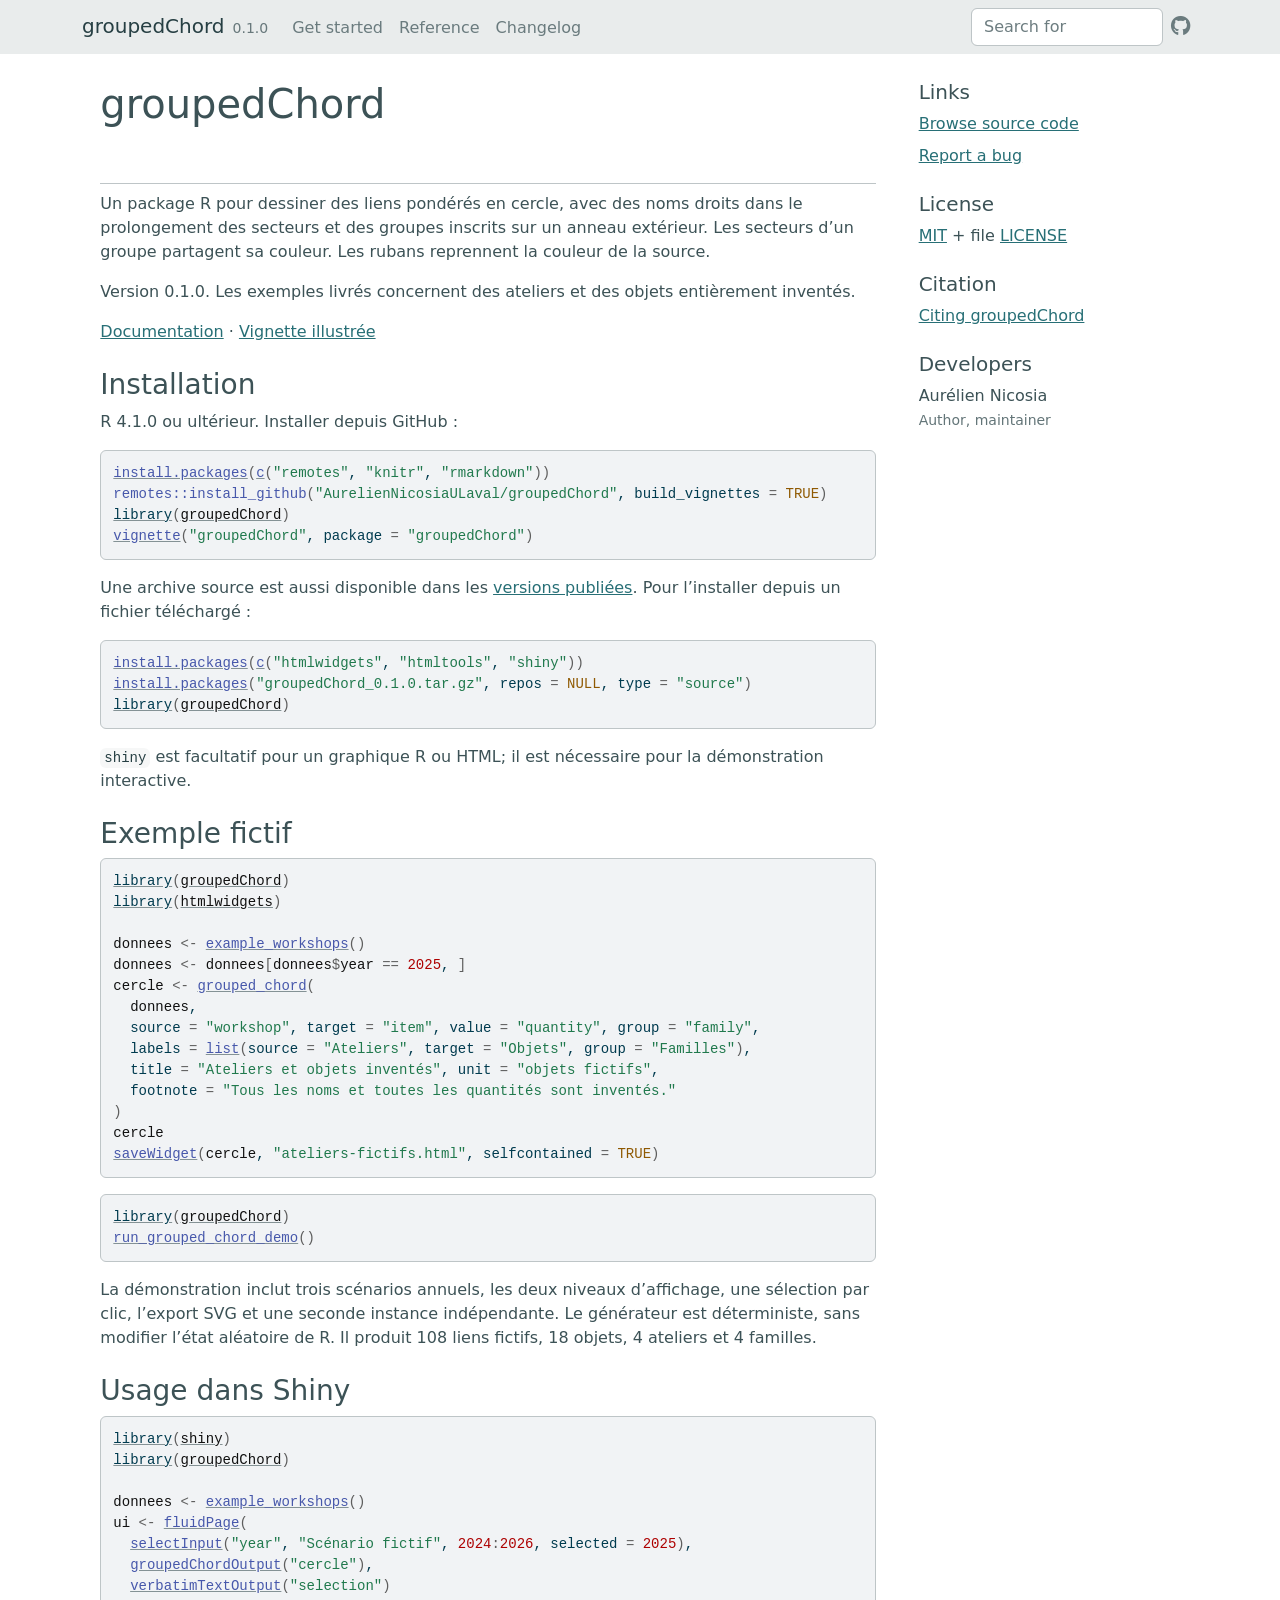
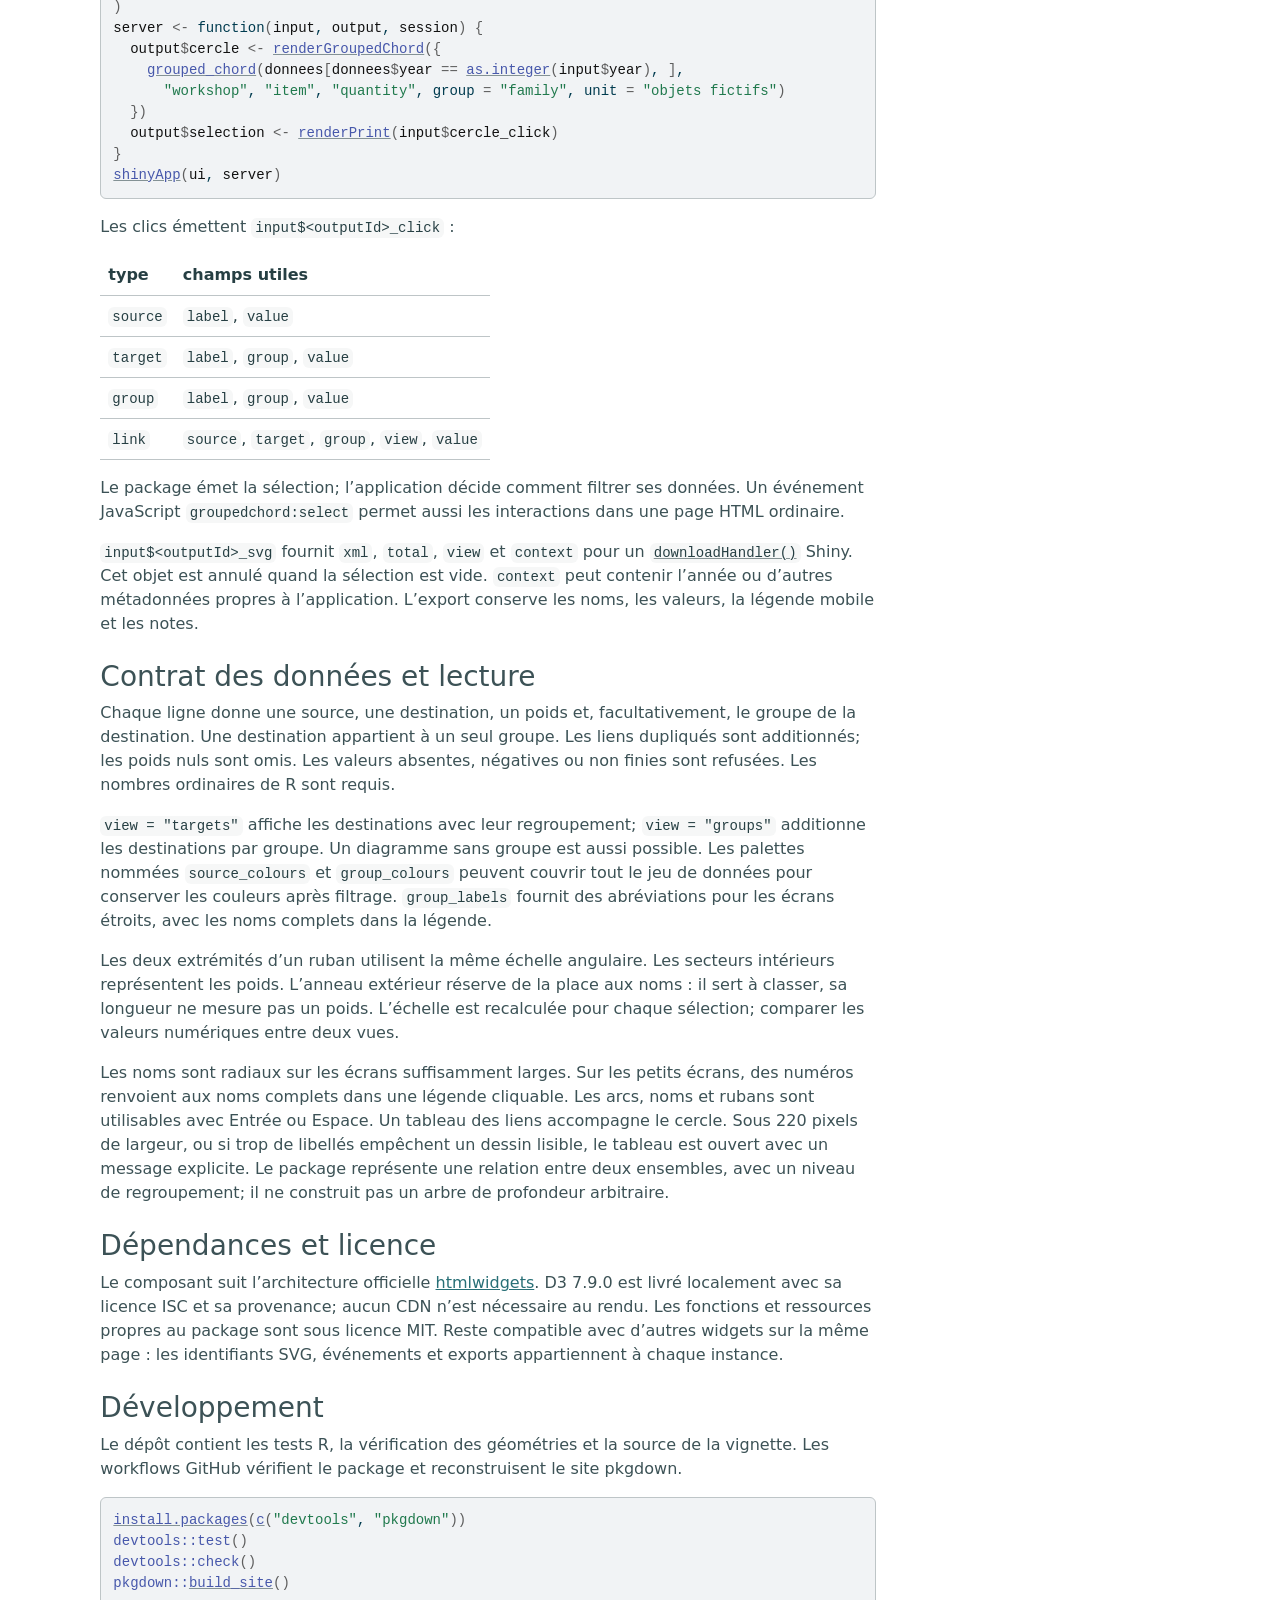
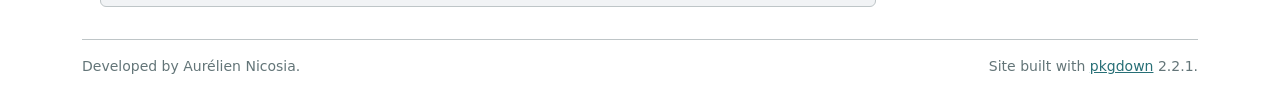
==== commit f3f5ae49: "Deploying to gh-pages from @ AurelienNicosiaULaval/groupedChord@9185a397033cc64b4a63a8a839e50b75b752" ====
--- a/index.html
+++ b/index.html
@@ -58,7 +58,7 @@
 </h2>
 <p>R 4.1.0 ou ultérieur. Installer depuis GitHub :</p>
 <div class="sourceCode" id="cb1"><pre class="downlit sourceCode r">
-<code class="sourceCode R"><span><span class="fu"><a href="https://rdrr.io/r/utils/install.packages.html" class="external-link">install.packages</a></span><span class="op">(</span><span class="st">"remotes"</span><span class="op">)</span></span>
+<code class="sourceCode R"><span><span class="fu"><a href="https://rdrr.io/r/utils/install.packages.html" class="external-link">install.packages</a></span><span class="op">(</span><span class="fu"><a href="https://rdrr.io/r/base/c.html" class="external-link">c</a></span><span class="op">(</span><span class="st">"remotes"</span>, <span class="st">"knitr"</span>, <span class="st">"rmarkdown"</span><span class="op">)</span><span class="op">)</span></span>
 <span><span class="fu">remotes</span><span class="fu">::</span><span class="fu">install_github</span><span class="op">(</span><span class="st">"AurelienNicosiaULaval/groupedChord"</span>, build_vignettes <span class="op">=</span> <span class="cn">TRUE</span><span class="op">)</span></span>
 <span><span class="kw"><a href="https://rdrr.io/r/base/library.html" class="external-link">library</a></span><span class="op">(</span><span class="va"><a href="https://aureliennicosiaulaval.github.io/groupedChord/">groupedChord</a></span><span class="op">)</span></span>
 <span><span class="fu"><a href="https://rdrr.io/r/utils/vignette.html" class="external-link">vignette</a></span><span class="op">(</span><span class="st">"groupedChord"</span>, package <span class="op">=</span> <span class="st">"groupedChord"</span><span class="op">)</span></span></code></pre></div>
